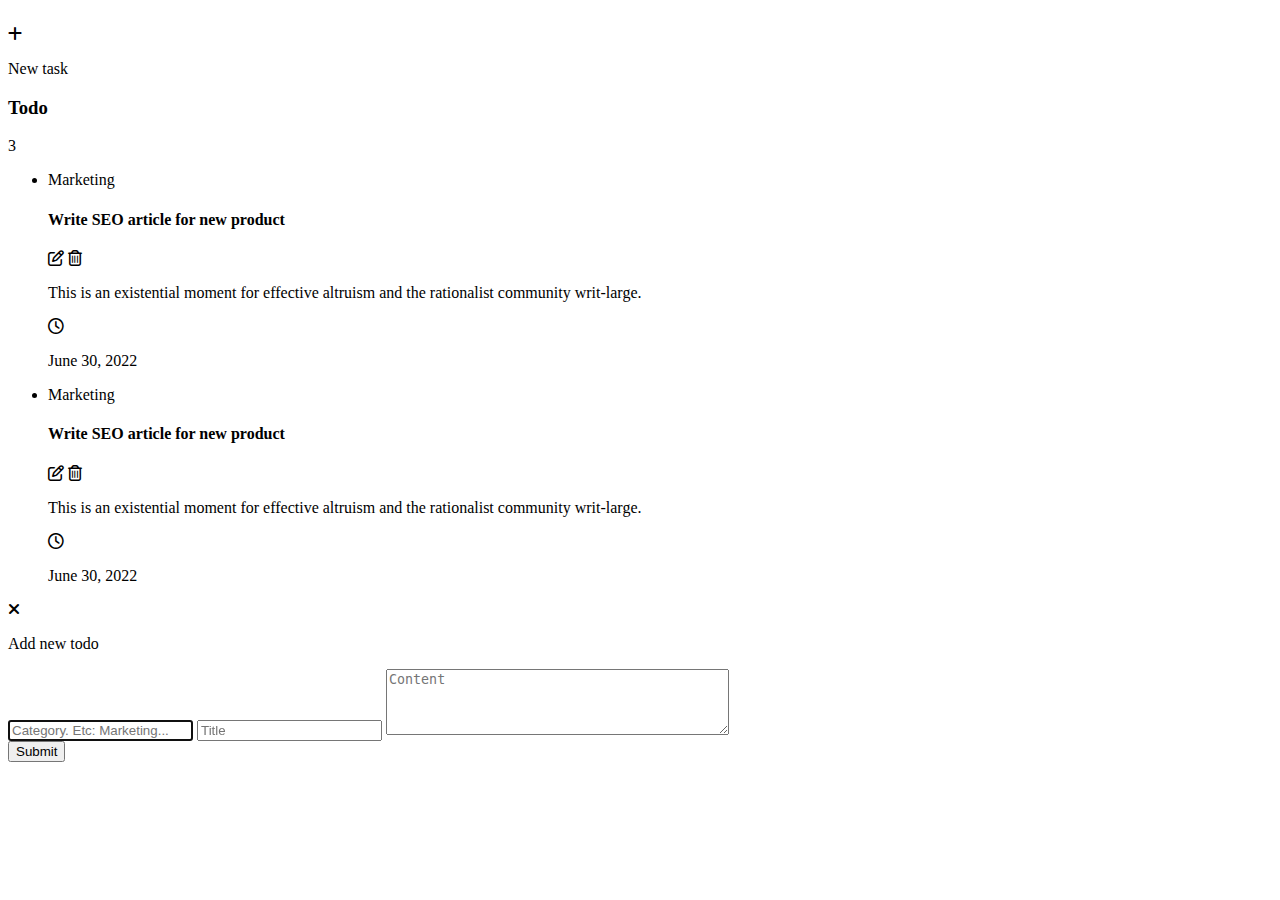
==== index.html @ f09a4709 "fix1" ====
<!DOCTYPE html>
<html lang="en">
<head>
    <meta charset="UTF-8">
    <meta name="viewport" content="width=device-width, initial-scale=1.0">
    <title>Todo</title>
    <link rel="stylesheet" href="./CSS/index.css">

    <link rel="preconnect" href="https://fonts.googleapis.com">
    <link rel="preconnect" href="https://fonts.gstatic.com" crossorigin>
    <link href="https://fonts.googleapis.com/css2?family=Plus+Jakarta+Sans:ital,wght@0,200..800;1,200..800&display=swap" rel="stylesheet">

    <link rel="stylesheet" href="https://cdnjs.cloudflare.com/ajax/libs/font-awesome/6.5.1/css/all.min.css">

</head>
<body>
    <div id="root">
        <div class="content_wrapper">
            <div class="header">
                <div class="logo">
                    <img src="./Images/logo_task.png" alt="">
                </div>
                <div id="new_task">
                    <i class="fa-solid fa-plus"></i>
                    <p>New task</p>
                </div>
            </div>

            <div class="main_content">
                <div class="content_item">
                    <div class="content_title">
                        <h3>Todo</h3>
                        <p>3</p>
                    </div>
                    <ul class="main_area">
                        <li class="task_area">
                            <div class="task_title">
                                <div class="task_title_text">
                                    <p>Marketing</p>
                                    <h4>Write SEO article for new product</h4>
                                </div>
                                <div class="task_title_icon">
                                    <i class="fa-regular fa-pen-to-square"></i>
                                    <i class="fa-regular fa-trash-can"></i>
                                </div>
                            </div>
                            <div class="task_content">
                                <div class="task_main">
                                    <p>This is an existential moment for effective altruism and the rationalist community writ-large. </p>
                                </div>
                                <div class="task_date">
                                    <i class="fa-regular fa-clock"></i>
                                    <p>June 30, 2022</p>
                                </div>
                            </div>
                        </li>
                        <li class="task_area">
                            <div class="task_title">
                                <div class="task_title_text">
                                    <p>Marketing</p>
                                    <h4>Write SEO article for new product</h4>
                                </div>
                                <div class="task_title_icon">
                                    <!-- <img src="../Images/Edit.png" alt="">
                                    <img src="../Images/Delete.png" alt=""> -->
                                    <i class="fa-regular fa-pen-to-square"></i>
                                    <i id="delete_task" class="fa-regular fa-trash-can"></i>
                                </div>
                            </div>
                            <div class="task_content">
                                <div class="task_main">
                                    <p>This is an existential moment for effective altruism and the rationalist community writ-large. </p>
                                </div>
                                <div class="task_date">
                                    <i class="fa-regular fa-clock"></i>
                                    <p>June 30, 2022</p>
                                </div>
                            </div>

                        </li>
                    </ul>
                </div>
                <div class="content_item"></div>
                <div class="content_item"></div>
                <div class="content_item"></div>
            </div>
        </div>

        <div id="new_todo">
            <div class="background_task"></div>
            <div class="new_todo_area">
                <i id="close_task" class="fa-solid fa-xmark"></i>
                <p>Add new todo</p>
                <div class="task_body">
                    <div class="task_input">
                        <input id="new_cate" type="text" placeholder="Category. Etc: Marketing..." autofocus required>
                        <input id="new_title" type="text" placeholder="Title" required>
                        <textarea name="" id="new_content" placeholder="Content" cols="40" rows="4"></textarea>
                    </div>
                    <div class="task_submit">
                        <button id="submit">Submit</button>
                    </div>
                </div>
            </div>
        </div>
    </div>

    <script src="../JS/index.js"></script>
</body>
</html>
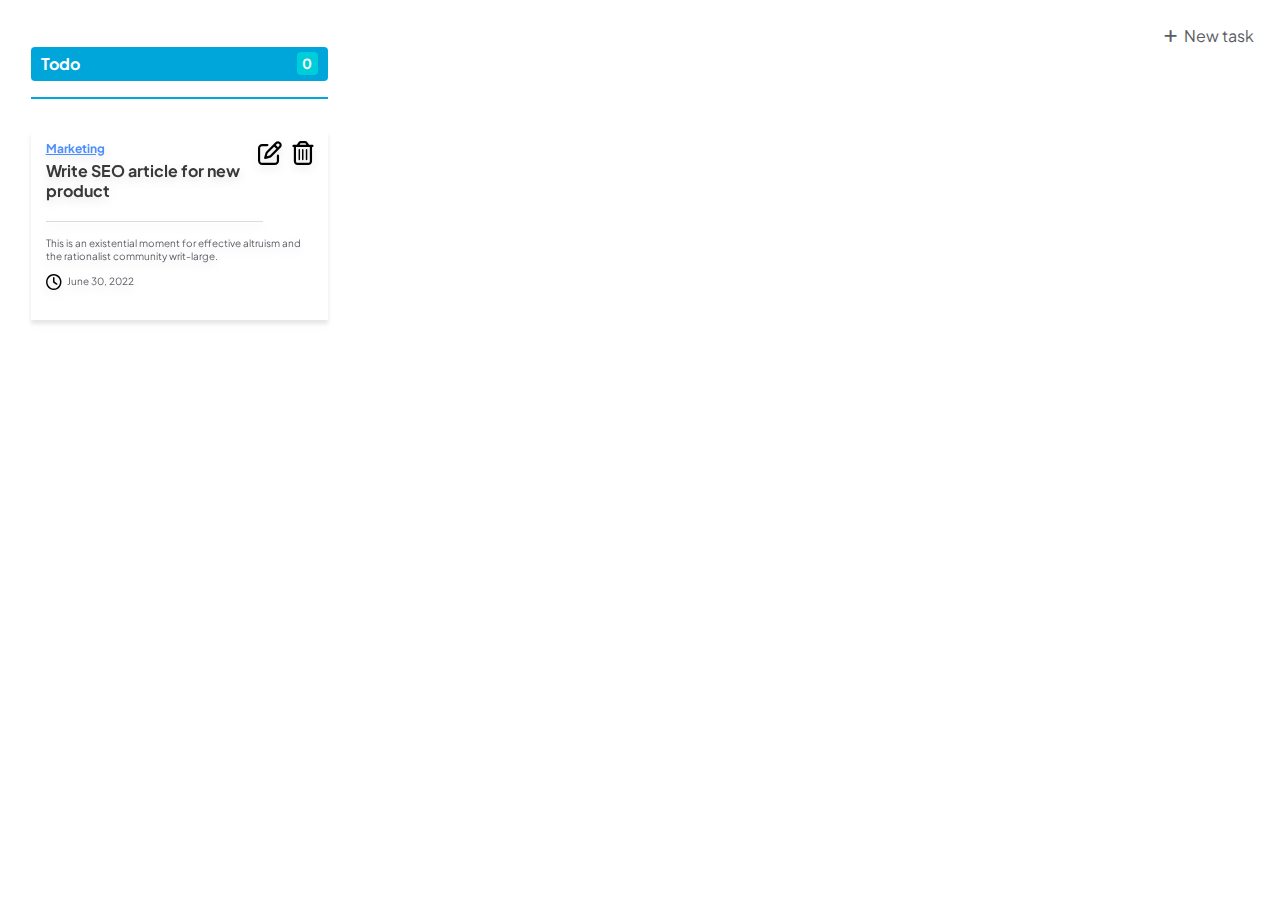
==== commit 4b5ba4c7: "counter" ====
--- a/index.html
+++ b/index.html
@@ -30,7 +30,7 @@
                 <div class="content_item">
                     <div class="content_title">
                         <h3>Todo</h3>
-                        <p>3</p>
+                        <p id="todoCounter"></p>
                     </div>
                     <ul class="main_area">
                         <li class="task_area">
@@ -53,30 +53,6 @@
                                     <p>June 30, 2022</p>
                                 </div>
                             </div>
-                        </li>
-                        <li class="task_area">
-                            <div class="task_title">
-                                <div class="task_title_text">
-                                    <p>Marketing</p>
-                                    <h4>Write SEO article for new product</h4>
-                                </div>
-                                <div class="task_title_icon">
-                                    <!-- <img src="../Images/Edit.png" alt="">
-                                    <img src="../Images/Delete.png" alt=""> -->
-                                    <i class="fa-regular fa-pen-to-square"></i>
-                                    <i id="delete_task" class="fa-regular fa-trash-can"></i>
-                                </div>
-                            </div>
-                            <div class="task_content">
-                                <div class="task_main">
-                                    <p>This is an existential moment for effective altruism and the rationalist community writ-large. </p>
-                                </div>
-                                <div class="task_date">
-                                    <i class="fa-regular fa-clock"></i>
-                                    <p>June 30, 2022</p>
-                                </div>
-                            </div>
-
                         </li>
                     </ul>
                 </div>
@@ -105,6 +81,6 @@
         </div>
     </div>
 
-    <script src="../JS/index.js"></script>
+    <script src="./JS/index1.js"></script>
 </body>
 </html>--- a/CSS/index.css
+++ b/CSS/index.css
@@ -0,0 +1,305 @@
+*{
+    padding: 0;
+    margin: 0;
+    box-sizing: border-box;
+}
+
+li {
+    list-style-type: none;
+}
+
+#root {
+    box-sizing: border-box;
+    font-family: 'Plus Jakarta Sans';
+}
+
+.content_wrapper {
+    padding: 2%;
+}
+
+.header {
+    display: flex;
+    justify-content: space-between;
+    padding-left: 5px;
+}
+
+.logo img {
+    width: 40%;
+}
+
+#new_task {
+    display: flex;
+    align-items: center;
+    gap: 6px;
+    cursor: pointer;
+}
+
+#new_task i {
+    font-size: 15px;
+    color: #5A5C63;
+}
+
+#new_task p {
+    font-style: normal;
+    font-weight: 400;
+    font-size: 16px;
+    line-height: 20px;
+    display: flex;
+    align-items: center;
+    text-align: center;
+
+    color: #5A5C63;
+}
+
+.main_content {
+    display: flex;
+
+}
+
+.content_item {
+    flex-basis: 25%;
+    padding: 0 5px;
+}
+
+.content_title {
+    /* border: 2px solid pink; */
+    display: flex;
+    justify-content: space-between;
+    align-items: center;
+
+    height: 34px;
+    border-radius: 4px;
+    background-color: #00A6DA;
+    padding: 0 10px;
+
+    position: relative;
+
+}
+
+.content_title::after {
+    content: '';
+    width: 100%;
+    height: 2px;
+    background-color: #00A6DA;
+
+    position: absolute;
+    top: 50px;
+    left: 0;
+}
+
+.content_title h3 {
+    font-style: normal;
+    font-weight: 700;
+    font-size: 16px;
+    line-height: 20px;
+    display: flex;
+    align-items: center;
+    text-align: center;
+
+    color: #FFFFFF;
+
+}
+
+.content_title p {
+    font-size: 14px;
+    font-weight: 700;
+    line-height: 17.64px;
+    text-align: center;
+    color: #FFFFFF;
+    width: 16px;
+    padding: 2.5px;
+    box-sizing: content-box;
+    border-radius: 4px;
+    background-color: #00CDDA;
+
+}
+
+.main_area {
+    /* border: 2px solid pink; */
+    filter: drop-shadow(0px 4px 4px rgba(0, 0, 0, 0.1));
+    border-radius: 8px;
+
+    display: flex;
+    flex-direction: column;
+    gap: 22px;
+
+    margin-top: 50px;
+
+}
+
+.task_area {
+
+    display: flex;
+    flex-direction: column;
+    gap: 16px;
+    padding: 10px 15px;
+    box-shadow: 0px 4px 4px 0px #0000001A;
+
+}
+
+.task_title {
+    display: flex;
+    justify-content: space-between;
+}
+
+.task_title_text {
+    width: 80%;
+}
+.task_title_text p{
+    font-style: normal;
+    font-weight: 700;
+    font-size: 12px;
+    line-height: 15px;
+    display: flex;
+    align-items: center;
+    text-decoration-line: underline;
+
+    color: #4D8EFF;
+    margin: 0 0 5px;
+}
+
+.task_title_text h4 {
+    font-style: normal;
+    font-weight: 700;
+    font-size: 16px;
+    line-height: 20px;
+    display: flex;
+    align-items: center;
+
+    color: #393939;
+    margin: 0;
+}
+
+.task_title_text::after {
+    content: '';
+    width: 73%;
+    height: 1px;
+    background-color:#DBDBDB ;
+
+    position: absolute;
+    top: 90px;
+    left: 15px;
+}
+
+.task_title_icon {
+    display: flex;
+    gap: 10px;
+}
+
+.task_title_icon i {
+    font-size: 24px;
+}
+
+.task_content {
+    padding: 20px 0;
+
+}
+
+.task_main {
+    font-style: normal;
+    font-weight: 400;
+    font-size: 10px;
+    line-height: 13px;
+    /* display: flex;
+    align-items: center; */
+
+    color: #5A5C63;
+    margin-bottom: 1px;
+
+}
+
+.task_date {
+    display: flex;
+    gap: 5px;
+    align-items: center;
+    padding-top: 10px;
+}
+
+.task_date p{
+    font-style: normal;
+    font-weight: 400;
+    font-size: 10px;
+    line-height: 13px;
+    /* identical to box height */
+    display: flex;
+    align-items: center;
+
+    color: #5A5C63;
+}
+
+
+    /* ----NEW_TODO---- */
+#new_todo {
+    display: none;
+}
+.background_task {
+    background-color: #5A5C63;
+    opacity: 0.4;
+    width: 100dvw;
+    width: 98.7dvw;
+    height: 100dvh;
+    position: absolute;
+    top: 0;
+    z-index: 20;
+}
+.new_todo_area {
+    position: absolute;
+    z-index: 50;
+    top: 50%;
+    left: 50%;
+    transform: translate(-50%, -50%);
+
+    background-color: #FFFFFF;
+    border-radius: 5px;
+    width: 244px;
+    width: 350px;
+    /* height: 110px; */
+
+    display: flex;
+    flex-direction: column;
+    align-items: center;
+}
+
+.new_todo_area i {
+    position: absolute;
+    right: 8px;
+    top: 8px;
+    color: #5A5C63;
+}
+
+.new_todo_area p {
+    font-weight: 650;
+    color: #5A5C63;
+    font-size: 18px;
+    padding: 15px 0;
+}
+
+.task_body {
+    display: flex;
+    flex-direction: column;
+    padding: 0 18px 25px;
+    gap: 10px;
+}
+
+.task_input,.task_submit {
+    width: 100%;
+}
+.task_input input{
+    width: 100%;
+    margin-bottom: 10px;
+}
+
+#content {
+    height: 100px;
+}
+
+input::placeholder, textarea::placeholder {
+    font-family: 'Plus Jakarta Sans';
+    font-weight: 300;
+    font-size: 12.5px;
+}
+
+#submit {
+    width: 100%;
+    padding: 2px;
+}
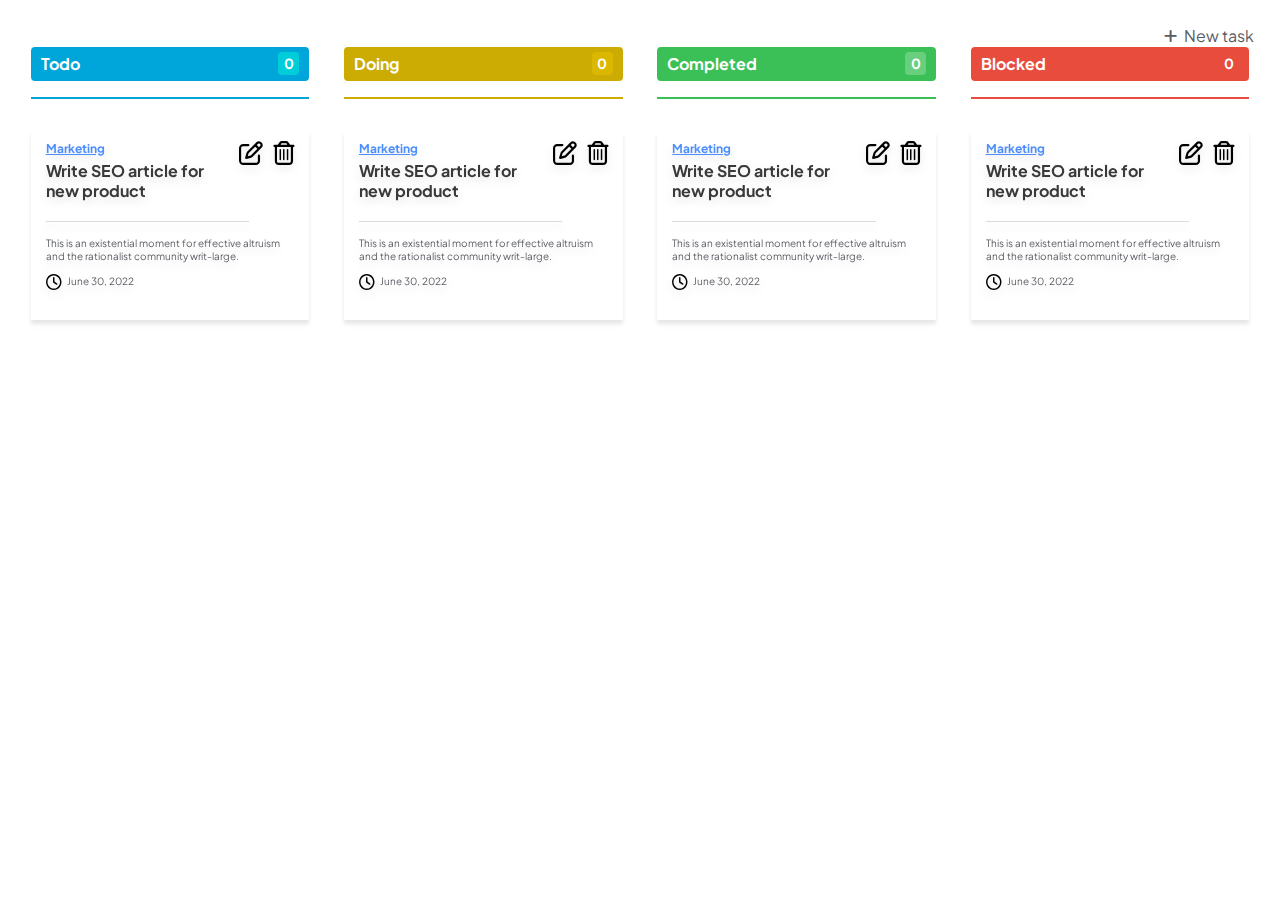
==== commit bccccd86: "edit" ====
--- a/index.html
+++ b/index.html
@@ -30,7 +30,7 @@
                 <div class="content_item">
                     <div class="content_title">
                         <h3>Todo</h3>
-                        <p id="todoCounter"></p>
+                        <p id="todoCounter">0</p>
                     </div>
                     <ul class="main_area">
                         <li class="task_area">
@@ -56,9 +56,93 @@
                         </li>
                     </ul>
                 </div>
-                <div class="content_item"></div>
-                <div class="content_item"></div>
-                <div class="content_item"></div>
+                <div class="content_item">
+                    <div class="content_title">
+                        <h3>Doing</h3>
+                        <p id="doingCounter">0</p>
+                    </div>
+                    <ul class="main_area">
+                        <li class="task_area">
+                            <div class="task_title">
+                                <div class="task_title_text">
+                                    <p>Marketing</p>
+                                    <h4>Write SEO article for new product</h4>
+                                </div>
+                                <div class="task_title_icon">
+                                    <i class="fa-regular fa-pen-to-square"></i>
+                                    <i class="fa-regular fa-trash-can"></i>
+                                </div>
+                            </div>
+                            <div class="task_content">
+                                <div class="task_main">
+                                    <p>This is an existential moment for effective altruism and the rationalist community writ-large. </p>
+                                </div>
+                                <div class="task_date">
+                                    <i class="fa-regular fa-clock"></i>
+                                    <p>June 30, 2022</p>
+                                </div>
+                            </div>
+                        </li>
+                    </ul>
+                </div>
+                <div class="content_item">
+                    <div class="content_title">
+                        <h3>Completed</h3>
+                        <p id="completedCounter">0</p>
+                    </div>
+                    <ul class="main_area">
+                        <li class="task_area">
+                            <div class="task_title">
+                                <div class="task_title_text">
+                                    <p>Marketing</p>
+                                    <h4>Write SEO article for new product</h4>
+                                </div>
+                                <div class="task_title_icon">
+                                    <i class="fa-regular fa-pen-to-square"></i>
+                                    <i class="fa-regular fa-trash-can"></i>
+                                </div>
+                            </div>
+                            <div class="task_content">
+                                <div class="task_main">
+                                    <p>This is an existential moment for effective altruism and the rationalist community writ-large. </p>
+                                </div>
+                                <div class="task_date">
+                                    <i class="fa-regular fa-clock"></i>
+                                    <p>June 30, 2022</p>
+                                </div>
+                            </div>
+                        </li>
+                    </ul>
+                </div>
+                <div class="content_item">
+                    <div class="content_title color1">
+                        <h3>Blocked</h3>
+                        <p id="blockedCounter">0</p>
+                    </div>
+                    <ul class="main_area">
+                        <li class="task_area">
+                            <div class="task_title">
+                                <div class="task_title_text">
+                                    <p>Marketing</p>
+                                    <h4>Write SEO article for new product</h4>
+                                </div>
+                                <div class="task_title_icon">
+                                    <i class="fa-regular fa-pen-to-square"></i>
+                                    <i class="fa-regular fa-trash-can"></i>
+                                </div>
+                            </div>
+                            <div class="task_content">
+                                <div class="task_main">
+                                    <p>This is an existential moment for effective altruism and the rationalist community writ-large. </p>
+                                </div>
+                                <div class="task_date">
+                                    <i class="fa-regular fa-clock"></i>
+                                    <p>June 30, 2022</p>
+                                </div>
+                            </div>
+                        </li>
+                    </ul>
+                </div>
             </div>
         </div>
 
@@ -66,15 +150,34 @@
             <div class="background_task"></div>
             <div class="new_todo_area">
                 <i id="close_task" class="fa-solid fa-xmark"></i>
-                <p>Add new todo</p>
+                <p class="new_todo_title">Add new todo</p>
                 <div class="task_body">
                     <div class="task_input">
                         <input id="new_cate" type="text" placeholder="Category. Etc: Marketing..." autofocus required>
                         <input id="new_title" type="text" placeholder="Title" required>
                         <textarea name="" id="new_content" placeholder="Content" cols="40" rows="4"></textarea>
                     </div>
+                    <div class="task_choice">
+                        <div>
+                            <input type="radio" id="todoChoice" name="status" value="todo" checked>
+                            <label for="todoChoice">To do</label><br>
+                        </div>
+                        <div>
+                            <input type="radio" id="doingChoice" name="status" value="doing">
+                            <label for="doingChoice">Doing</label><br>
+                        </div>
+                        <div>
+                            <input type="radio" id="completedChoice" name="status" value="completed">  
+                            <label for="completedChoice">Completed</label><br>
+                        </div>
+                        <div>
+                            <input type="radio" id="blockedChoice" name="status" value="blocked">  
+                            <label for="blockedChoice">Blocked</label><br>
+                        </div>
+                    </div>
                     <div class="task_submit">
                         <button id="submit">Submit</button>
+                        <button id="edit">Submit'</button>
                     </div>
                 </div>
             </div>
--- a/CSS/index.css
+++ b/CSS/index.css
@@ -53,11 +53,12 @@
 
 .main_content {
     display: flex;
+    gap: 2%;
 
 }
 
 .content_item {
-    flex-basis: 25%;
+    flex-basis: 24%;
     padding: 0 5px;
 }
 
@@ -69,7 +70,6 @@
 
     height: 34px;
     border-radius: 4px;
-    background-color: #00A6DA;
     padding: 0 10px;
 
     position: relative;
@@ -80,11 +80,27 @@
     content: '';
     width: 100%;
     height: 2px;
-    background-color: #00A6DA;
-
     position: absolute;
     top: 50px;
     left: 0;
+}
+
+.main_content .content_item:nth-child(1) .content_title,
+.main_content .content_item:nth-child(1) .content_title::after{
+    background-color: #00A6DA;
+}
+
+.main_content .content_item:nth-child(2) .content_title,
+.main_content .content_item:nth-child(2) .content_title::after{
+    background-color: #CCAC03;
+}
+.main_content .content_item:nth-child(3) .content_title,
+.main_content .content_item:nth-child(3) .content_title::after{
+    background-color: #3BC057;
+}
+.main_content .content_item:nth-child(4) .content_title,
+.main_content .content_item:nth-child(4) .content_title::after{
+    background-color: #E74C3C;
 }
 
 .content_title h3 {
@@ -110,8 +126,21 @@
     padding: 2.5px;
     box-sizing: content-box;
     border-radius: 4px;
+}
+#todoCounter {
     background-color: #00CDDA;
-
+}
+
+#doingCounter {
+    background-color: #DAB700;
+}
+
+#completedCounter {
+    background-color: #69CE7E;
+}
+
+#blockedCounter {
+    background-color: #E74C3C;
 }
 
 .main_area {
@@ -299,7 +328,25 @@
     font-size: 12.5px;
 }
 
-#submit {
+#submit,#edit {
     width: 100%;
     padding: 2px;
 }
+
+#edit {
+    display: none;
+}
+
+.task_choice {
+    /* display: flex; */
+    display: none;
+    font-weight: 450;
+    color: #5A5C63;
+    font-size: 14px;
+    justify-content: space-between;
+}
+.task_choice div {
+    display: flex;
+    align-items: center;
+    gap: 2px;
+}
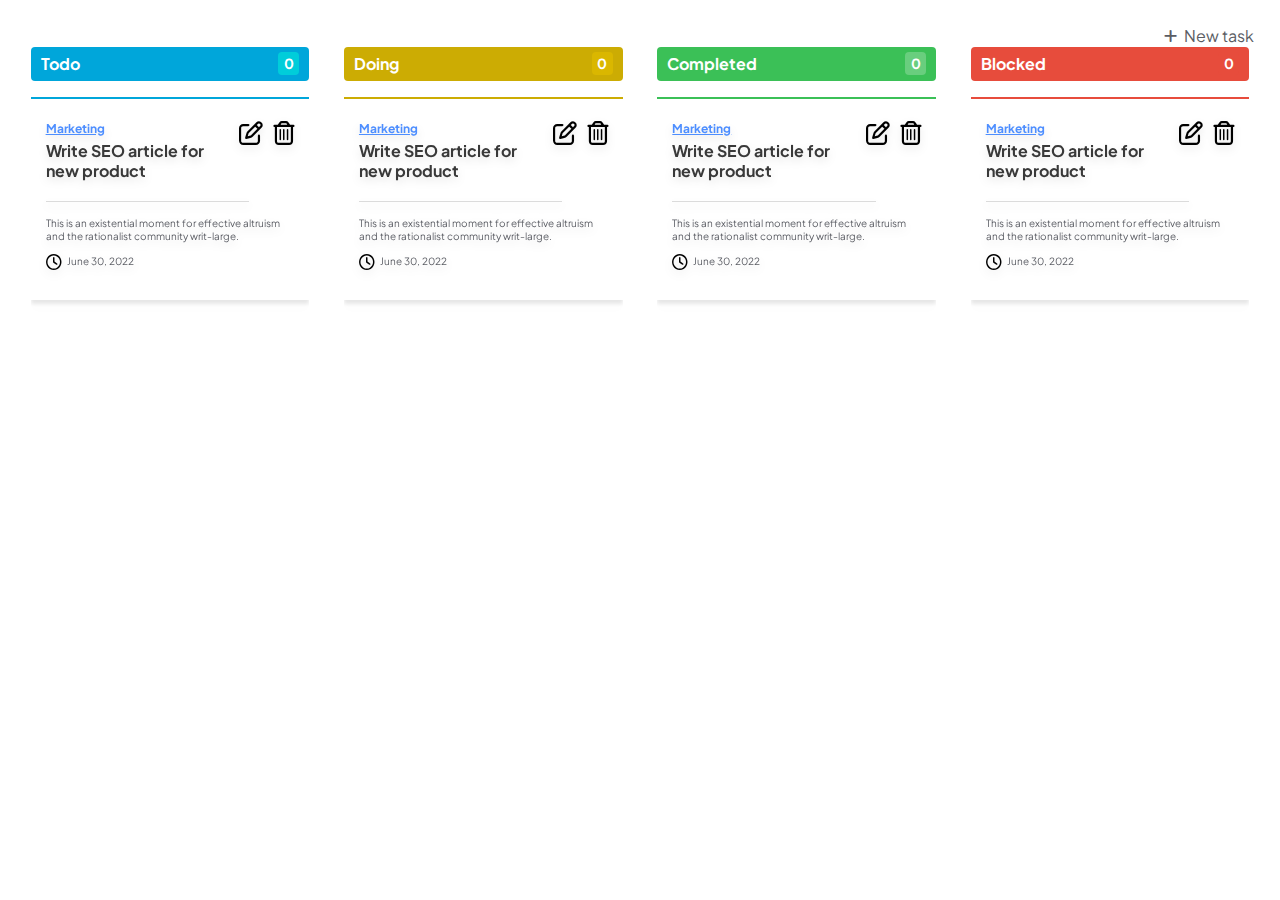
==== commit afbf3a04: "status" ====
--- a/index.html
+++ b/index.html
@@ -32,7 +32,7 @@
                         <h3>Todo</h3>
                         <p id="todoCounter">0</p>
                     </div>
-                    <ul class="main_area">
+                    <ul class="main_area" id="todoList">
                         <li class="task_area">
                             <div class="task_title">
                                 <div class="task_title_text">
@@ -61,7 +61,7 @@
                         <h3>Doing</h3>
                         <p id="doingCounter">0</p>
                     </div>
-                    <ul class="main_area">
+                    <ul class="main_area" id="doingList">
                         <li class="task_area">
                             <div class="task_title">
                                 <div class="task_title_text">
@@ -90,7 +90,7 @@
                         <h3>Completed</h3>
                         <p id="completedCounter">0</p>
                     </div>
-                    <ul class="main_area">
+                    <ul class="main_area" id="completedList">
                         <li class="task_area">
                             <div class="task_title">
                                 <div class="task_title_text">
@@ -119,7 +119,7 @@
                         <h3>Blocked</h3>
                         <p id="blockedCounter">0</p>
                     </div>
-                    <ul class="main_area">
+                    <ul class="main_area" id="blockedList">
                         <li class="task_area">
                             <div class="task_title">
                                 <div class="task_title_text">
--- a/CSS/index.css
+++ b/CSS/index.css
@@ -151,11 +151,24 @@
     display: flex;
     flex-direction: column;
     gap: 22px;
-
-    margin-top: 50px;
-
-}
-
+    height: 72dvh;
+    overflow-y: auto;
+    margin-top: 30px;
+
+}
+.main_area::-webkit-scrollbar {
+    width: 5px;
+    background-color: #F5F5F5;
+    /* color: #5A5C63; */
+    border-radius: 5px;
+} 
+.main_area::-webkit-scrollbar-thumb {
+    background-color: #5A5C63;
+}
+.main_area::-webkit-scrollbar-track {
+    -webkit-box-shadow: inset 0 0 6px rgba(0,0,0,0.3);
+    background-color: #F5F5F5;
+}
 .task_area {
 
     display: flex;
@@ -318,6 +331,15 @@
     margin-bottom: 10px;
 }
 
+.check_true {
+    /* outline: 2px solid #3BC057; */
+    border:  2px solid #3BC057;
+}
+.check_false {
+    /* outline: 2px solid #3BC057; */
+    border:  2px solid #ff0000;
+}
+
 #content {
     height: 100px;
 }
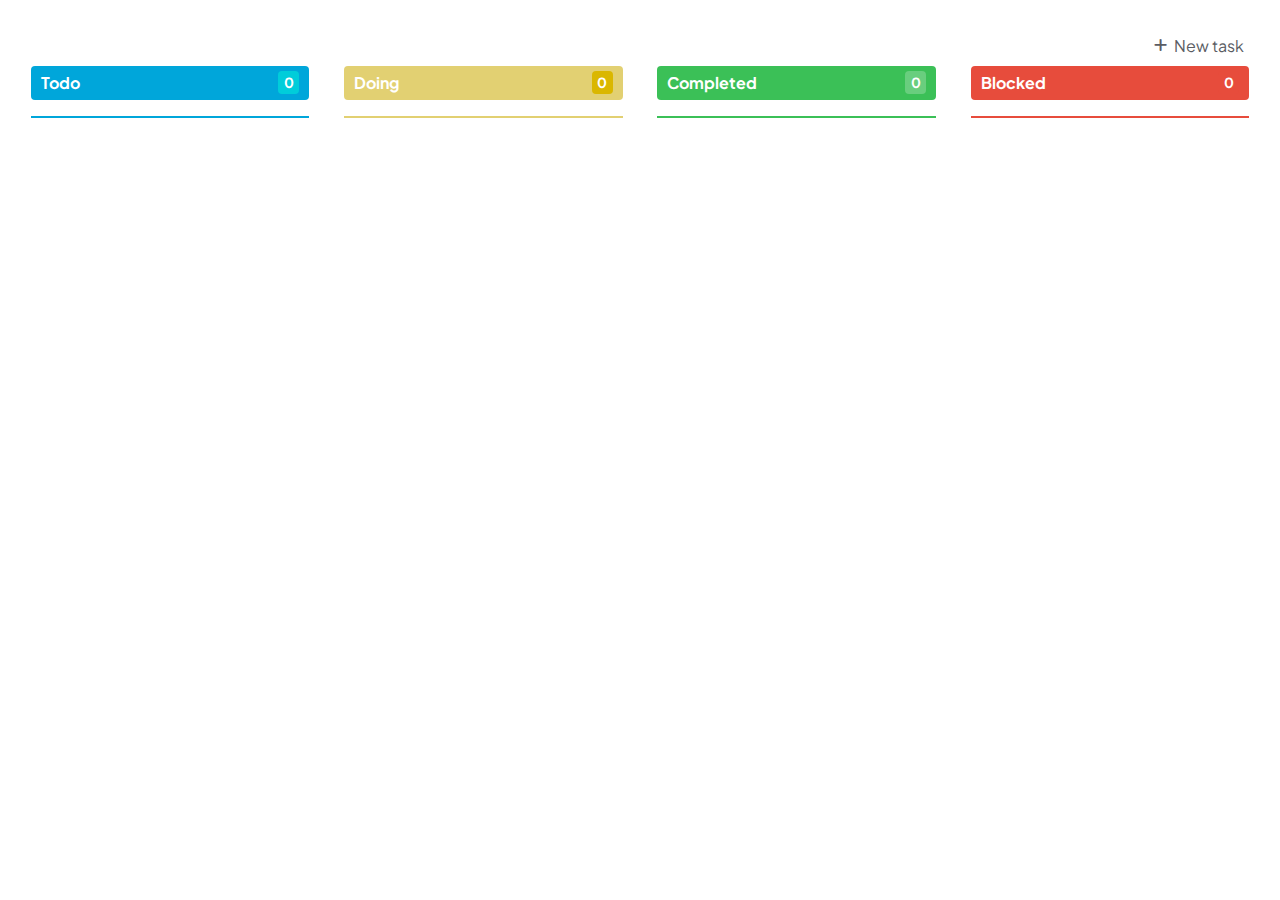
==== commit a48b8834: "drapdroperror" ====
--- a/index.html
+++ b/index.html
@@ -5,6 +5,7 @@
     <meta name="viewport" content="width=device-width, initial-scale=1.0">
     <title>Todo</title>
     <link rel="stylesheet" href="./CSS/index.css">
+    <link rel="stylesheet" href="./CSS/responsive.css">
 
     <link rel="preconnect" href="https://fonts.googleapis.com">
     <link rel="preconnect" href="https://fonts.gstatic.com" crossorigin>
@@ -33,7 +34,34 @@
                         <p id="todoCounter">0</p>
                     </div>
                     <ul class="main_area" id="todoList">
-                        <li class="task_area">
+
+                    </ul>
+                </div>
+                <div class="content_item">
+                    <div class="content_title">
+                        <h3>Doing</h3>
+                        <p id="doingCounter">0</p>
+                    </div>
+                    <ul class="main_area" id="doingList">
+
+                    </ul>
+                </div>
+                <div class="content_item">
+                    <div class="content_title">
+                        <h3>Completed</h3>
+                        <p id="completedCounter">0</p>
+                    </div>
+                    <ul class="main_area" id="completedList">
+
+                    </ul>
+                </div>
+                <div class="content_item">
+                    <div class="content_title color1">
+                        <h3>Blocked</h3>
+                        <p id="blockedCounter">0</p>
+                    </div>
+                    <ul class="main_area" id="blockedList">
+                        <!-- <li class="task_area">
                             <div class="task_title">
                                 <div class="task_title_text">
                                     <p>Marketing</p>
@@ -53,94 +81,7 @@
                                     <p>June 30, 2022</p>
                                 </div>
                             </div>
-                        </li>
-                    </ul>
-                </div>
-                <div class="content_item">
-                    <div class="content_title">
-                        <h3>Doing</h3>
-                        <p id="doingCounter">0</p>
-                    </div>
-                    <ul class="main_area" id="doingList">
-                        <li class="task_area">
-                            <div class="task_title">
-                                <div class="task_title_text">
-                                    <p>Marketing</p>
-                                    <h4>Write SEO article for new product</h4>
-                                </div>
-                                <div class="task_title_icon">
-                                    <i class="fa-regular fa-pen-to-square"></i>
-                                    <i class="fa-regular fa-trash-can"></i>
-                                </div>
-                            </div>
-                            <div class="task_content">
-                                <div class="task_main">
-                                    <p>This is an existential moment for effective altruism and the rationalist community writ-large. </p>
-                                </div>
-                                <div class="task_date">
-                                    <i class="fa-regular fa-clock"></i>
-                                    <p>June 30, 2022</p>
-                                </div>
-                            </div>
-                        </li>
-                    </ul>
-                </div>
-                <div class="content_item">
-                    <div class="content_title">
-                        <h3>Completed</h3>
-                        <p id="completedCounter">0</p>
-                    </div>
-                    <ul class="main_area" id="completedList">
-                        <li class="task_area">
-                            <div class="task_title">
-                                <div class="task_title_text">
-                                    <p>Marketing</p>
-                                    <h4>Write SEO article for new product</h4>
-                                </div>
-                                <div class="task_title_icon">
-                                    <i class="fa-regular fa-pen-to-square"></i>
-                                    <i class="fa-regular fa-trash-can"></i>
-                                </div>
-                            </div>
-                            <div class="task_content">
-                                <div class="task_main">
-                                    <p>This is an existential moment for effective altruism and the rationalist community writ-large. </p>
-                                </div>
-                                <div class="task_date">
-                                    <i class="fa-regular fa-clock"></i>
-                                    <p>June 30, 2022</p>
-                                </div>
-                            </div>
-                        </li>
-                    </ul>
-                </div>
-                <div class="content_item">
-                    <div class="content_title color1">
-                        <h3>Blocked</h3>
-                        <p id="blockedCounter">0</p>
-                    </div>
-                    <ul class="main_area" id="blockedList">
-                        <li class="task_area">
-                            <div class="task_title">
-                                <div class="task_title_text">
-                                    <p>Marketing</p>
-                                    <h4>Write SEO article for new product</h4>
-                                </div>
-                                <div class="task_title_icon">
-                                    <i class="fa-regular fa-pen-to-square"></i>
-                                    <i class="fa-regular fa-trash-can"></i>
-                                </div>
-                            </div>
-                            <div class="task_content">
-                                <div class="task_main">
-                                    <p>This is an existential moment for effective altruism and the rationalist community writ-large. </p>
-                                </div>
-                                <div class="task_date">
-                                    <i class="fa-regular fa-clock"></i>
-                                    <p>June 30, 2022</p>
-                                </div>
-                            </div>
-                        </li>
+                        </li> -->
                     </ul>
                 </div>
             </div>
@@ -153,9 +94,9 @@
                 <p class="new_todo_title">Add new todo</p>
                 <div class="task_body">
                     <div class="task_input">
-                        <input id="new_cate" type="text" placeholder="Category. Etc: Marketing..." autofocus required>
-                        <input id="new_title" type="text" placeholder="Title" required>
-                        <textarea name="" id="new_content" placeholder="Content" cols="40" rows="4"></textarea>
+                        <input id="new_cate" type="text" placeholder="Category. Etc: Marketing..." onchange="checkElement(this)" autofocus required>
+                        <input id="new_title" type="text" placeholder="Title" onchange="checkElement(this)" required>
+                        <textarea name="" id="new_content" placeholder="Content" onchange="checkElement(this)" cols="40" rows="4"></textarea>
                     </div>
                     <div class="task_choice">
                         <div>
@@ -185,5 +126,6 @@
     </div>
 
     <script src="./JS/index1.js"></script>
+    <script src="./JS/drag_drop.js"></script>
 </body>
 </html>--- a/CSS/index.css
+++ b/CSS/index.css
@@ -7,6 +7,9 @@
 li {
     list-style-type: none;
 }
+i {
+    cursor: pointer;
+}
 
 #root {
     box-sizing: border-box;
@@ -21,6 +24,7 @@
     display: flex;
     justify-content: space-between;
     padding-left: 5px;
+    align-items: center;
 }
 
 .logo img {
@@ -32,6 +36,12 @@
     align-items: center;
     gap: 6px;
     cursor: pointer;
+    padding: 10px;
+    border-radius: 3px;
+}
+
+#new_task:hover {
+    box-shadow: rgba(0, 0, 0, 0.16) 0px 3px 6px, rgba(0, 0, 0, 0.23) 0px 3px 6px;
 }
 
 #new_task i {
@@ -92,7 +102,7 @@
 
 .main_content .content_item:nth-child(2) .content_title,
 .main_content .content_item:nth-child(2) .content_title::after{
-    background-color: #CCAC03;
+    background-color: #CCAC038F;
 }
 .main_content .content_item:nth-child(3) .content_title,
 .main_content .content_item:nth-child(3) .content_title::after{
@@ -160,14 +170,15 @@
     width: 5px;
     background-color: #F5F5F5;
     /* color: #5A5C63; */
-    border-radius: 5px;
 } 
 .main_area::-webkit-scrollbar-thumb {
-    background-color: #5A5C63;
+    background-color: #999ba1;
+    border-radius: 100px;
 }
 .main_area::-webkit-scrollbar-track {
     -webkit-box-shadow: inset 0 0 6px rgba(0,0,0,0.3);
     background-color: #F5F5F5;
+    border-radius: 100px;
 }
 .task_area {
 
@@ -177,11 +188,14 @@
     padding: 10px 15px;
     box-shadow: 0px 4px 4px 0px #0000001A;
 
+    cursor: grab;
+
 }
 
 .task_title {
     display: flex;
     justify-content: space-between;
+    /* position: relative; */
 }
 
 .task_title_text {
@@ -198,6 +212,8 @@
 
     color: #4D8EFF;
     margin: 0 0 5px;
+    word-wrap: break-word;
+    word-break: break-word;
 }
 
 .task_title_text h4 {
@@ -210,17 +226,19 @@
 
     color: #393939;
     margin: 0;
-}
-
-.task_title_text::after {
+    word-wrap: break-word;
+    word-break: break-word;
+}
+
+.line {
     content: '';
     width: 73%;
-    height: 1px;
+    height: 0.76px;
     background-color:#DBDBDB ;
 
     position: absolute;
-    top: 90px;
-    left: 15px;
+    top: 10px;
+    left: 0;
 }
 
 .task_title_icon {
@@ -234,7 +252,7 @@
 
 .task_content {
     padding: 20px 0;
-
+    position: relative;
 }
 
 .task_main {
@@ -247,6 +265,8 @@
 
     color: #5A5C63;
     margin-bottom: 1px;
+    word-wrap: break-word;
+    word-break: break-word;
 
 }
 
@@ -348,6 +368,7 @@
     font-family: 'Plus Jakarta Sans';
     font-weight: 300;
     font-size: 12.5px;
+    padding-left: 2px;
 }
 
 #submit,#edit {
@@ -372,3 +393,7 @@
     align-items: center;
     gap: 2px;
 }
+
+.is_dragging{
+    border: 2px solid saddlebrown;
+}--- a/CSS/responsive.css
+++ b/CSS/responsive.css
@@ -0,0 +1,33 @@
+/* Small devices (landscape phones, 576px and down) */
+@media screen and (max-width: 575.99px) {
+    .header {
+        flex-direction: column;
+        margin-bottom: 15px;
+    }
+    .logo {
+        display: flex;
+        justify-content: center;
+        align-items: center;
+        margin-left: 3%;
+    }
+    .logo img {
+        width: 45%;
+    }
+    #new_task {
+        border: 1px solid black;
+    }
+
+
+
+    .main_content {
+        flex-direction: column;
+    }
+    .content_item {
+        flex-basis: unset;
+        margin-bottom: 10px;
+    }
+    .main_area {
+        height:auto;
+        max-height: 45dvh;
+    }
+}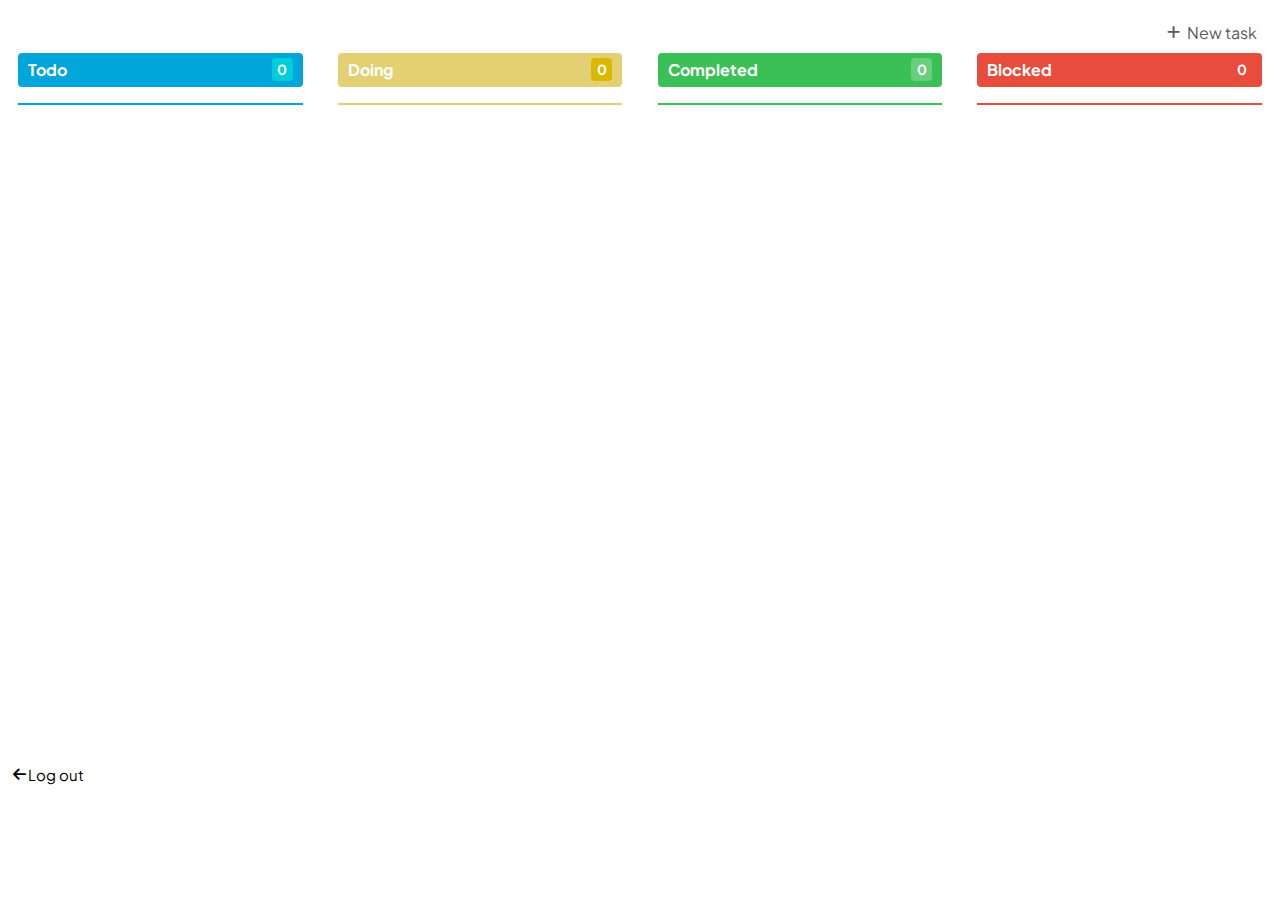
==== commit a37fa4bb: "fix" ====
--- a/index.html
+++ b/index.html
@@ -85,6 +85,10 @@
                     </ul>
                 </div>
             </div>
+            <div id="logout">
+                <i class="fa-solid fa-arrow-left"></i>
+                <p>Log out</p>
+            </div>
         </div>
 
         <div id="new_todo">
@@ -125,7 +129,6 @@
         </div>
     </div>
 
-    <script src="./JS/index1.js"></script>
-    <script src="./JS/drag_drop.js"></script>
+    <script src="./JS/index2.js"></script>
 </body>
 </html>--- a/CSS/index.css
+++ b/CSS/index.css
@@ -17,7 +17,7 @@
 }
 
 .content_wrapper {
-    padding: 2%;
+    padding: 1% 1% 0;
 }
 
 .header {
@@ -394,6 +394,18 @@
     gap: 2px;
 }
 
-.is_dragging{
+.dragging{
     border: 2px solid saddlebrown;
+}
+
+#logout {
+    display: flex;
+    gap: 2px;
+    position: relative;
+    /* left: 95%; */
+    bottom: 0;
+    cursor: pointer;
+    width: fit-content;
+    align-items: center;
+    font-size: 15px;
 }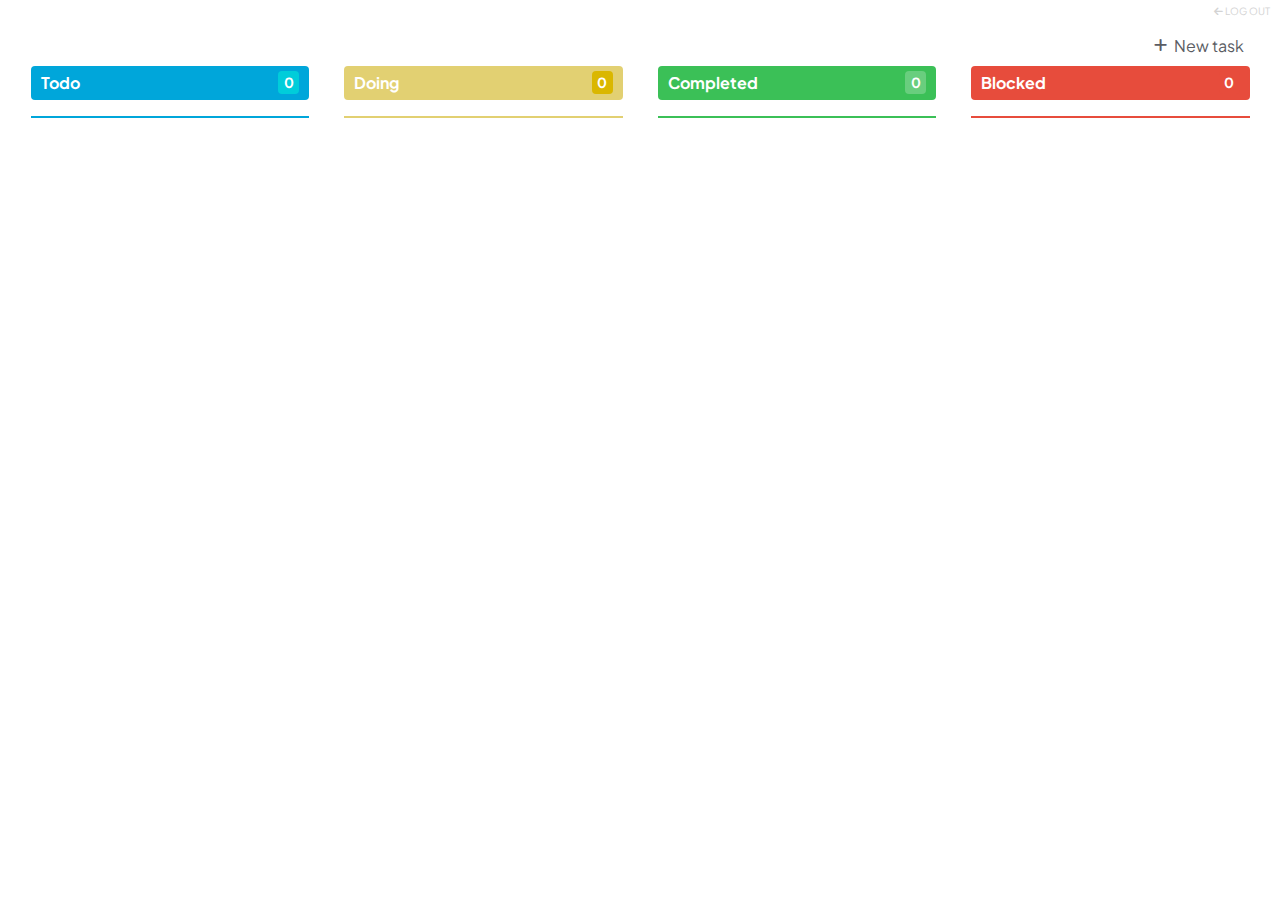
==== commit 66e2b9fa: "fix" ====
--- a/index.html
+++ b/index.html
@@ -12,7 +12,7 @@
     <link href="https://fonts.googleapis.com/css2?family=Plus+Jakarta+Sans:ital,wght@0,200..800;1,200..800&display=swap" rel="stylesheet">
 
     <link rel="stylesheet" href="https://cdnjs.cloudflare.com/ajax/libs/font-awesome/6.5.1/css/all.min.css">
-
+    
 </head>
 <body>
     <div id="root">
@@ -24,6 +24,10 @@
                 <div id="new_task">
                     <i class="fa-solid fa-plus"></i>
                     <p>New task</p>
+                </div>
+                <div id="logout">
+                    <i class="fa-solid fa-arrow-left"></i>
+                    <p>Log out</p>
                 </div>
             </div>
 
@@ -85,10 +89,6 @@
                     </ul>
                 </div>
             </div>
-            <div id="logout">
-                <i class="fa-solid fa-arrow-left"></i>
-                <p>Log out</p>
-            </div>
         </div>
 
         <div id="new_todo">
--- a/CSS/index.css
+++ b/CSS/index.css
@@ -17,7 +17,7 @@
 }
 
 .content_wrapper {
-    padding: 1% 1% 0;
+    /* padding: 1% 1% 0; */
 }
 
 .header {
@@ -25,6 +25,8 @@
     justify-content: space-between;
     padding-left: 5px;
     align-items: center;
+    position: relative;
+    padding: 2% 2% 0;
 }
 
 .logo img {
@@ -64,11 +66,12 @@
 .main_content {
     display: flex;
     gap: 2%;
-
+    padding-left: 2%;
+    flex-wrap: wrap;
 }
 
 .content_item {
-    flex-basis: 24%;
+    flex-basis: 23%;
     padding: 0 5px;
 }
 
@@ -401,11 +404,20 @@
 #logout {
     display: flex;
     gap: 2px;
-    position: relative;
-    /* left: 95%; */
-    bottom: 0;
+    position: absolute;
+    right: 0;
+    top: 0;
     cursor: pointer;
     width: fit-content;
     align-items: center;
-    font-size: 15px;
+    font-size: 10px;
+    text-transform: uppercase;
+    color: lightgray;
+    padding: 5px 10px;
+    border-radius: 10px;
+}
+
+#logout:hover {
+    box-shadow: rgba(0, 0, 0, 0.16) 0px 3px 6px, rgba(0, 0, 0, 0.23) 0px 3px 6px;
+      color: #393939;  
 }--- a/CSS/responsive.css
+++ b/CSS/responsive.css
@@ -1,3 +1,20 @@
+@media screen and (max-width: 800px){
+    .content_item {
+        flex-basis: 48%;
+    }
+    .main_area {
+        height: 30dvh;
+    }
+}
+
+
+
+
+
+
+
+
+
 /* Small devices (landscape phones, 576px and down) */
 @media screen and (max-width: 575.99px) {
     .header {
